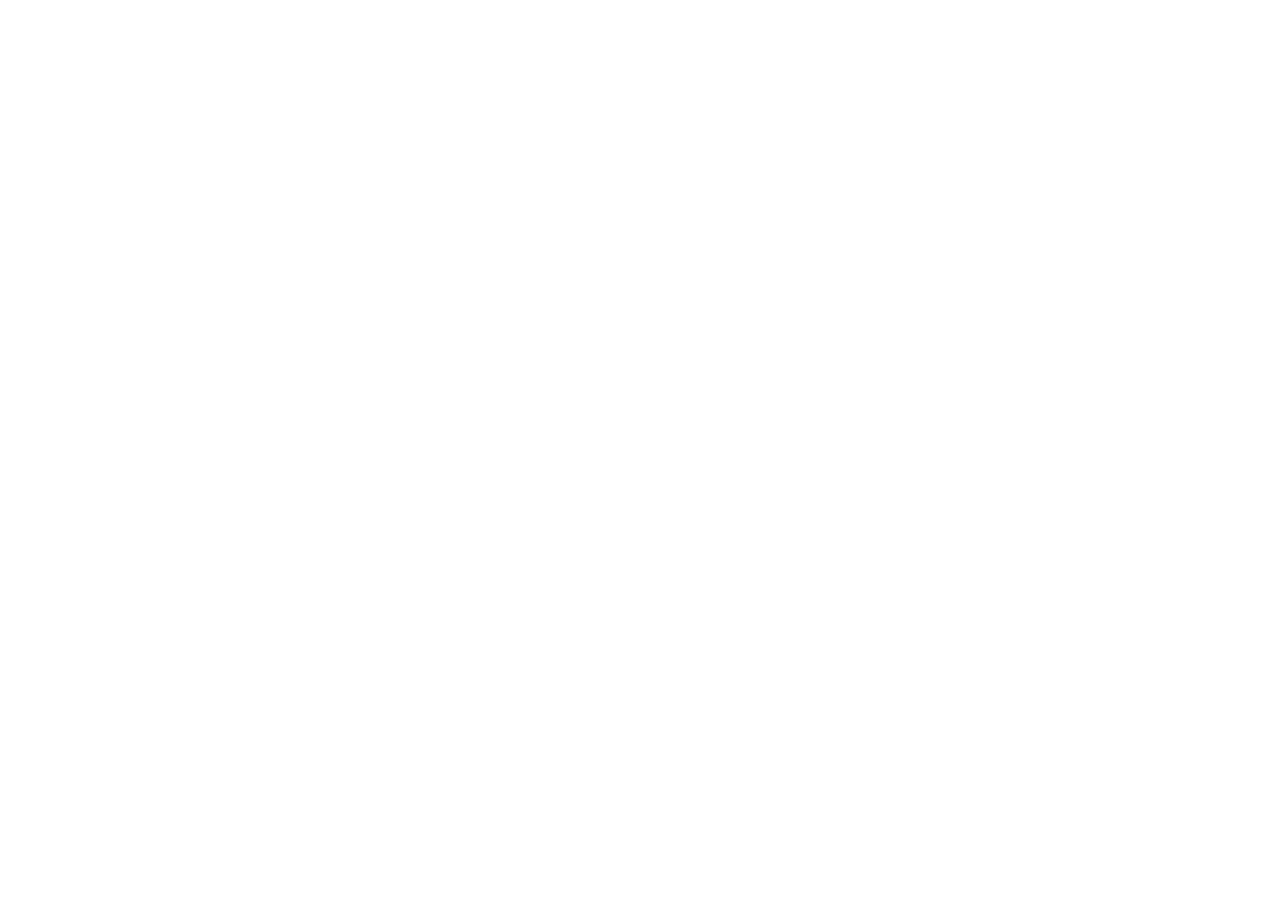
==== EaComaaa/index.html @ a7172673 "Commit message" ====
<!doctype html>
<html lang="en">

<head>
    <meta charset="utf-8">
    <title>EaComaaa</title>
    <base href="'https://cuxy6705.github.io/EaComaaa'">    <meta name="viewport" content="width=device-width, initial-scale=1">
    <link rel="icon" type="image/x-icon" href="favicon.ico">
    <link href="https://fonts.googleapis.com/icon?family=Material+Icons" rel="stylesheet">
<link rel="stylesheet" href="styles.fc848418a64b48c7440e.css"></head>

<body>
    <app-root></app-root>
<script src="runtime-es2015.bbc1373b16774ad19b5f.js" type="module"></script><script src="runtime-es5.bbc1373b16774ad19b5f.js" nomodule defer></script><script src="polyfills-es5.4044e9e97102e0a74ed1.js" nomodule defer></script><script src="polyfills-es2015.1c036d218568a752e64f.js" type="module"></script><script src="main-es2015.20b02c9e749ed1cefb36.js" type="module"></script><script src="main-es5.20b02c9e749ed1cefb36.js" nomodule defer></script></body>

</html>
---- EaComaaa/styles.fc848418a64b48c7440e.css ----
a,abbr,acronym,address,applet,article,aside,audio,b,big,blockquote,body,canvas,caption,center,cite,code,dd,del,details,dfn,div,dl,dt,em,embed,fieldset,figcaption,figure,footer,form,h1,h2,h3,h4,h5,h6,header,hgroup,html,i,iframe,img,ins,kbd,label,legend,li,mark,menu,nav,object,ol,output,p,pre,q,ruby,s,samp,section,small,span,strike,strong,sub,summary,sup,table,tbody,td,tfoot,th,thead,time,tr,tt,u,ul,var,video{margin:0;padding:0;border:0;font-size:100%;font:inherit;vertical-align:baseline}article,aside,details,figcaption,figure,footer,header,hgroup,menu,nav,section{display:block}body{line-height:1}ol,ul{list-style:none}blockquote,q{quotes:none}blockquote:after,blockquote:before,q:after,q:before{content:"";content:none}table{border-collapse:collapse;border-spacing:0}a{text-decoration:none;color:inherit}.material-icons{line-height:inherit}body{background-color:#fff}h2,h3{font-weight:700}article,footer,header{margin:0 auto}.bg-dark-green{background-color:#3f5d45}.bg-light-green{background-color:#eaf0ed}.font-dark-green{color:#3f5d45}.font-light-green{color:#eaf0ed}.mobile{display:none}article,header{max-width:940px;padding:0 42px}header{line-height:100px;position:relative}header img{height:40px;vertical-align:text-bottom}header a{display:inline-block}header nav{position:absolute;top:0;right:120px}header nav li{display:inline-block;width:80px;text-align:center}header .cart{height:100%;position:absolute;right:42px;top:0;text-align:center}footer{max-width:1024px}footer .contact-info,footer .subscription{padding:0 122px;position:relative}footer .subscription{line-height:116px;font-size:24px}footer .subscription h3{position:absolute;top:0;left:182px;font-weight:400}footer .subscription .logo{width:40px;vertical-align:middle}footer .subscription .input-area{position:absolute;top:0;right:122px;height:100%;width:380px;color:#3f5d45}footer .subscription .input-area form{width:100%;height:56px;line-height:56px;position:absolute;top:30px;right:0}footer .subscription .input-area form button,footer .subscription .input-area form input{border:none;background-color:inherit;outline:none;height:100%;padding:0}footer .subscription .input-area form label{padding:0 20px;cursor:pointer;display:inline-block;height:100%}footer .subscription .input-area form input{display:inline-block;width:252px;position:absolute;top:0;left:64px}footer .subscription .input-area form button{display:inline-block;position:absolute;width:64px;text-align:center;font-size:16px;background-color:#ffe180;top:0;right:0;cursor:pointer}footer .contact-info{height:281px;padding:30px 122px}footer .contact-info .copy-right,footer .contact-info .icon,footer .contact-info .info,footer .contact-info .logo,footer .contact-info .slogan{position:absolute}footer .contact-info .logo,footer .contact-info .slogan{display:inline-block}footer .contact-info .logo{width:171px;top:30px;left:122px}footer .contact-info .slogan{width:59px;top:30px;right:122px}footer .contact-info .info{bottom:92px;left:122px}footer .contact-info .info>p{line-height:24px}footer .contact-info .icon{bottom:30px;left:122px;height:32px}footer .contact-info .icon a{display:inline-block;width:32px}footer .contact-info .icon a img{width:100%}footer .contact-info .copy-right{bottom:30px;right:122px}@media screen and (max-width:1023px){.desktop{display:none}.mobile{display:block}article,header{max-width:100vw}article,footer,header{width:100%;padding:0}header{text-align:center;line-height:84px;position:fixed;z-index:5;background-color:hsla(0,0%,100%,.8)}header img{height:18px;vertical-align:middle}header nav{cursor:pointer;width:84px;height:84px;text-align:center;left:0}header nav ul{position:absolute;top:84px;left:0;display:none}header nav:active ul,header nav:hover ul{display:block}header nav li{width:100vw;background-color:hsla(0,0%,100%,.8)}header nav li:active,header nav li:hover{background-color:rgba(255,225,128,.8)}header nav li a{width:100%}article{padding-top:84px}footer .subscription{padding:30px;line-height:1em}footer .subscription h3{position:static;line-height:40px;text-align:center;margin-bottom:30px}footer .subscription h3 .logo{display:inline-block;vertical-align:bottom;margin-right:20px}footer .subscription .input-area{width:100%;height:56px;position:relative;right:0}footer .subscription .input-area form{position:static}footer .contact-info .slogan{display:none}footer .contact-info{padding:30px}footer .contact-info .copy-right,footer .contact-info .icon,footer .contact-info .info,footer .contact-info .logo{position:static}footer .contact-info .logo{margin-top:9px}footer .contact-info .info{margin-top:39px;margin-bottom:37px}footer .contact-info .icon{margin-bottom:23px}}
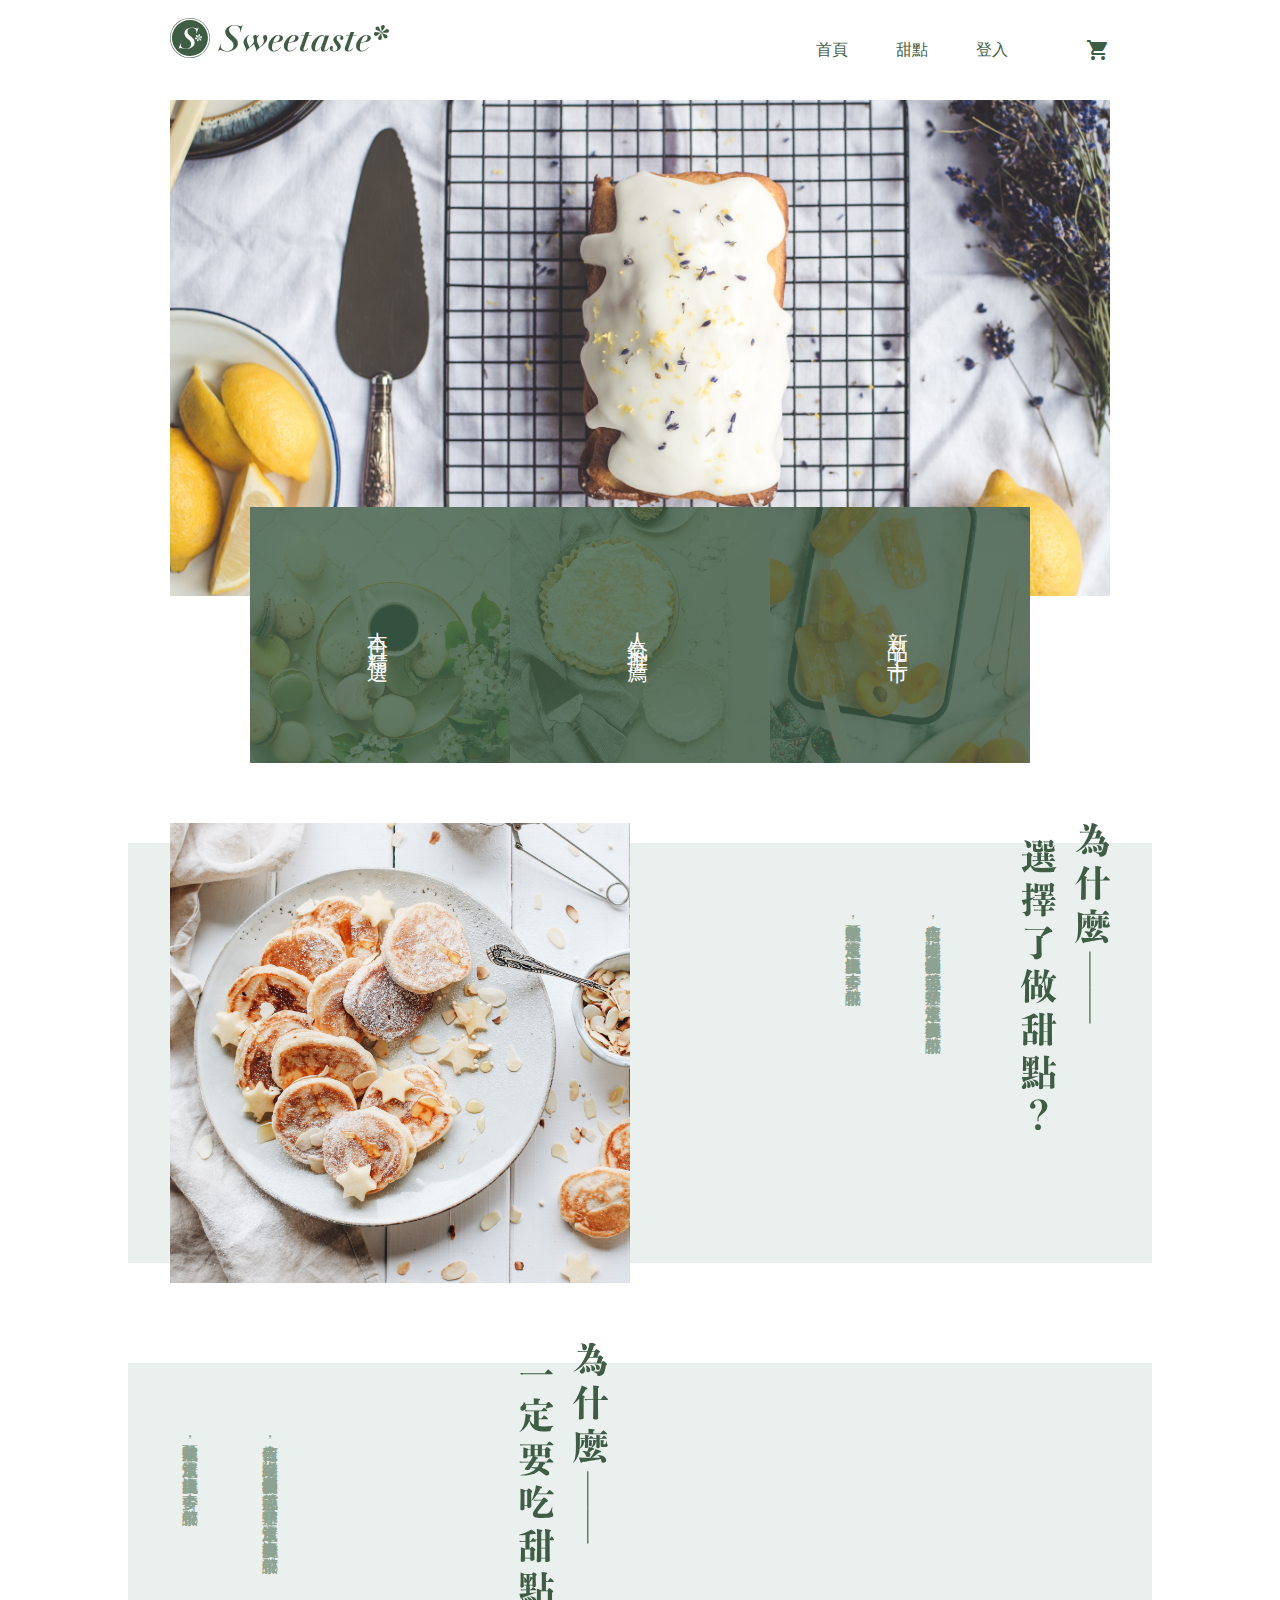
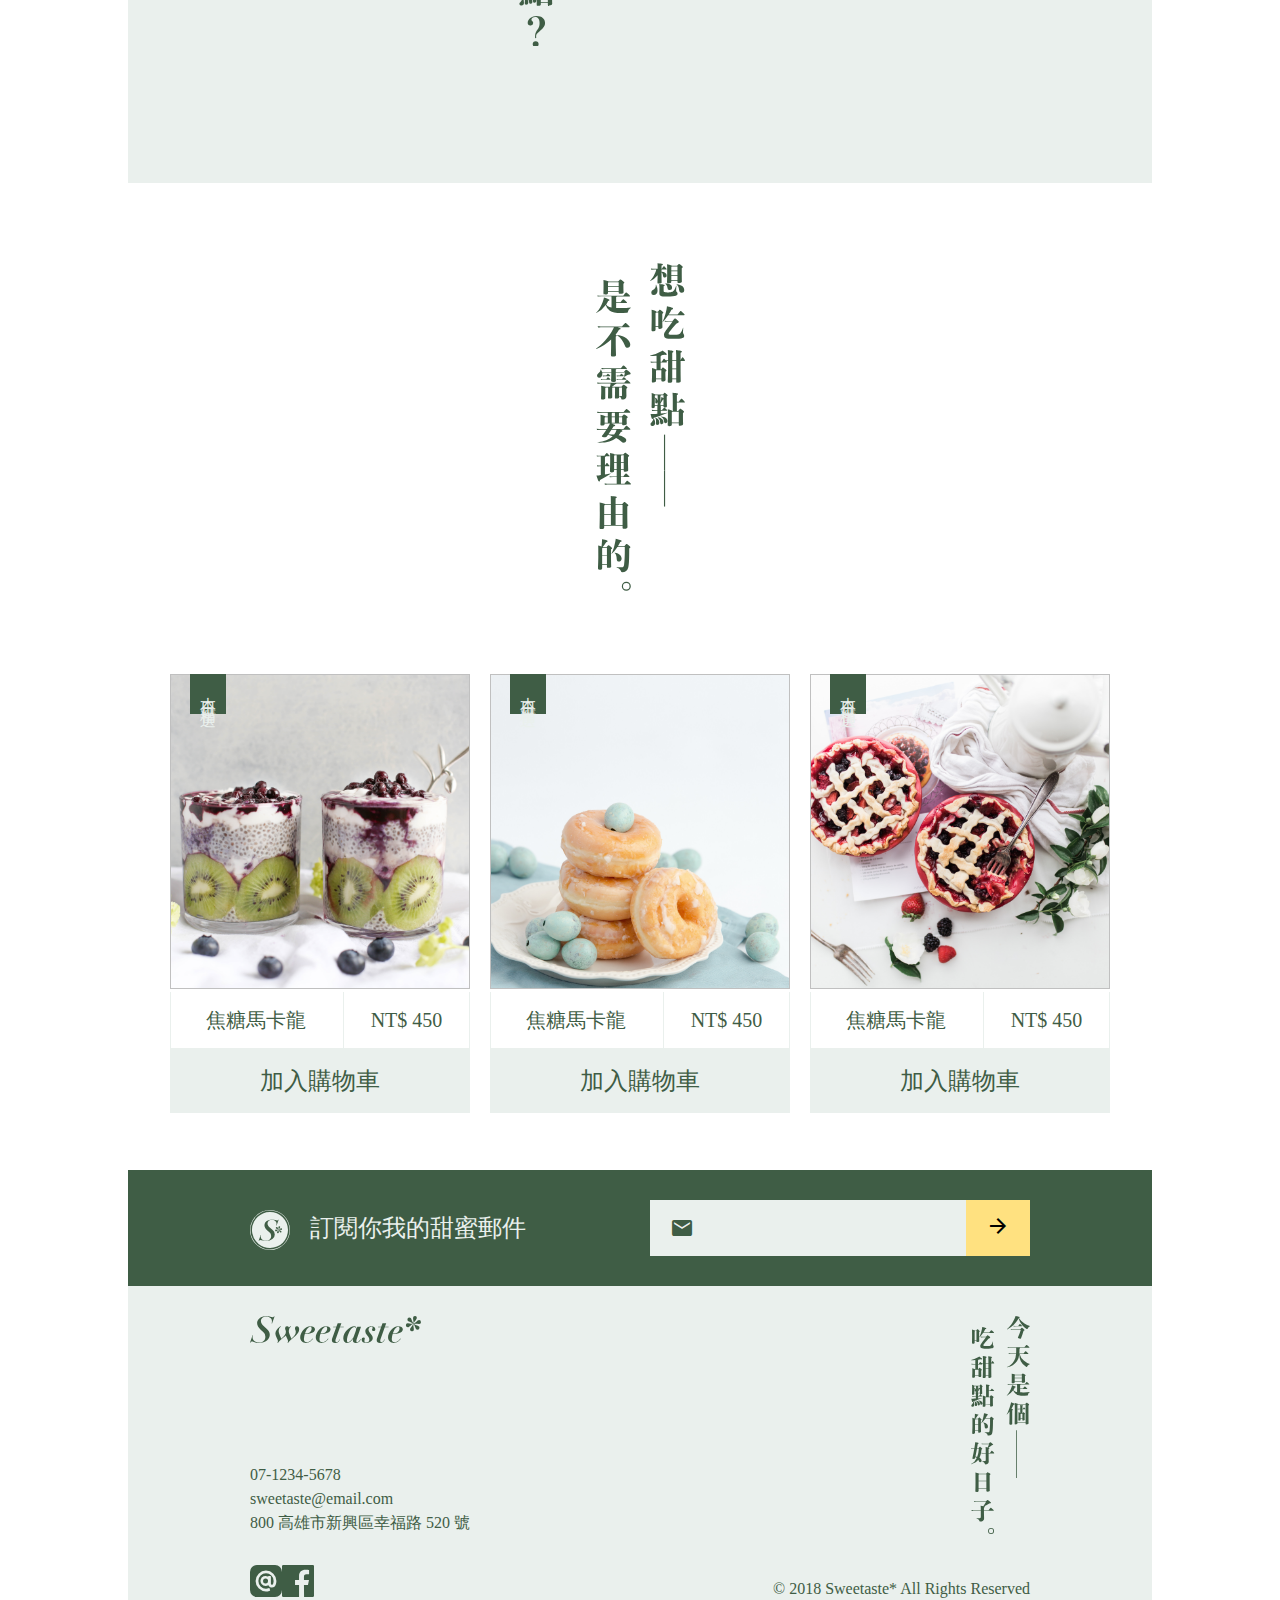
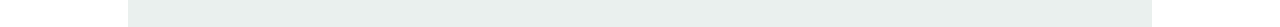
==== commit a98133a3: "Auto-generated commit" ====
--- a/EaComaaa/index.html
+++ b/EaComaaa/index.html
@@ -4,7 +4,7 @@
 <head>
     <meta charset="utf-8">
     <title>EaComaaa</title>
-    <base href="'https://cuxy6705.github.io/EaComaaa'">    <meta name="viewport" content="width=device-width, initial-scale=1">
+    <base href="/EaComaaa/">    <meta name="viewport" content="width=device-width, initial-scale=1">
     <link rel="icon" type="image/x-icon" href="favicon.ico">
     <link href="https://fonts.googleapis.com/icon?family=Material+Icons" rel="stylesheet">
 <link rel="stylesheet" href="styles.fc848418a64b48c7440e.css"></head>
